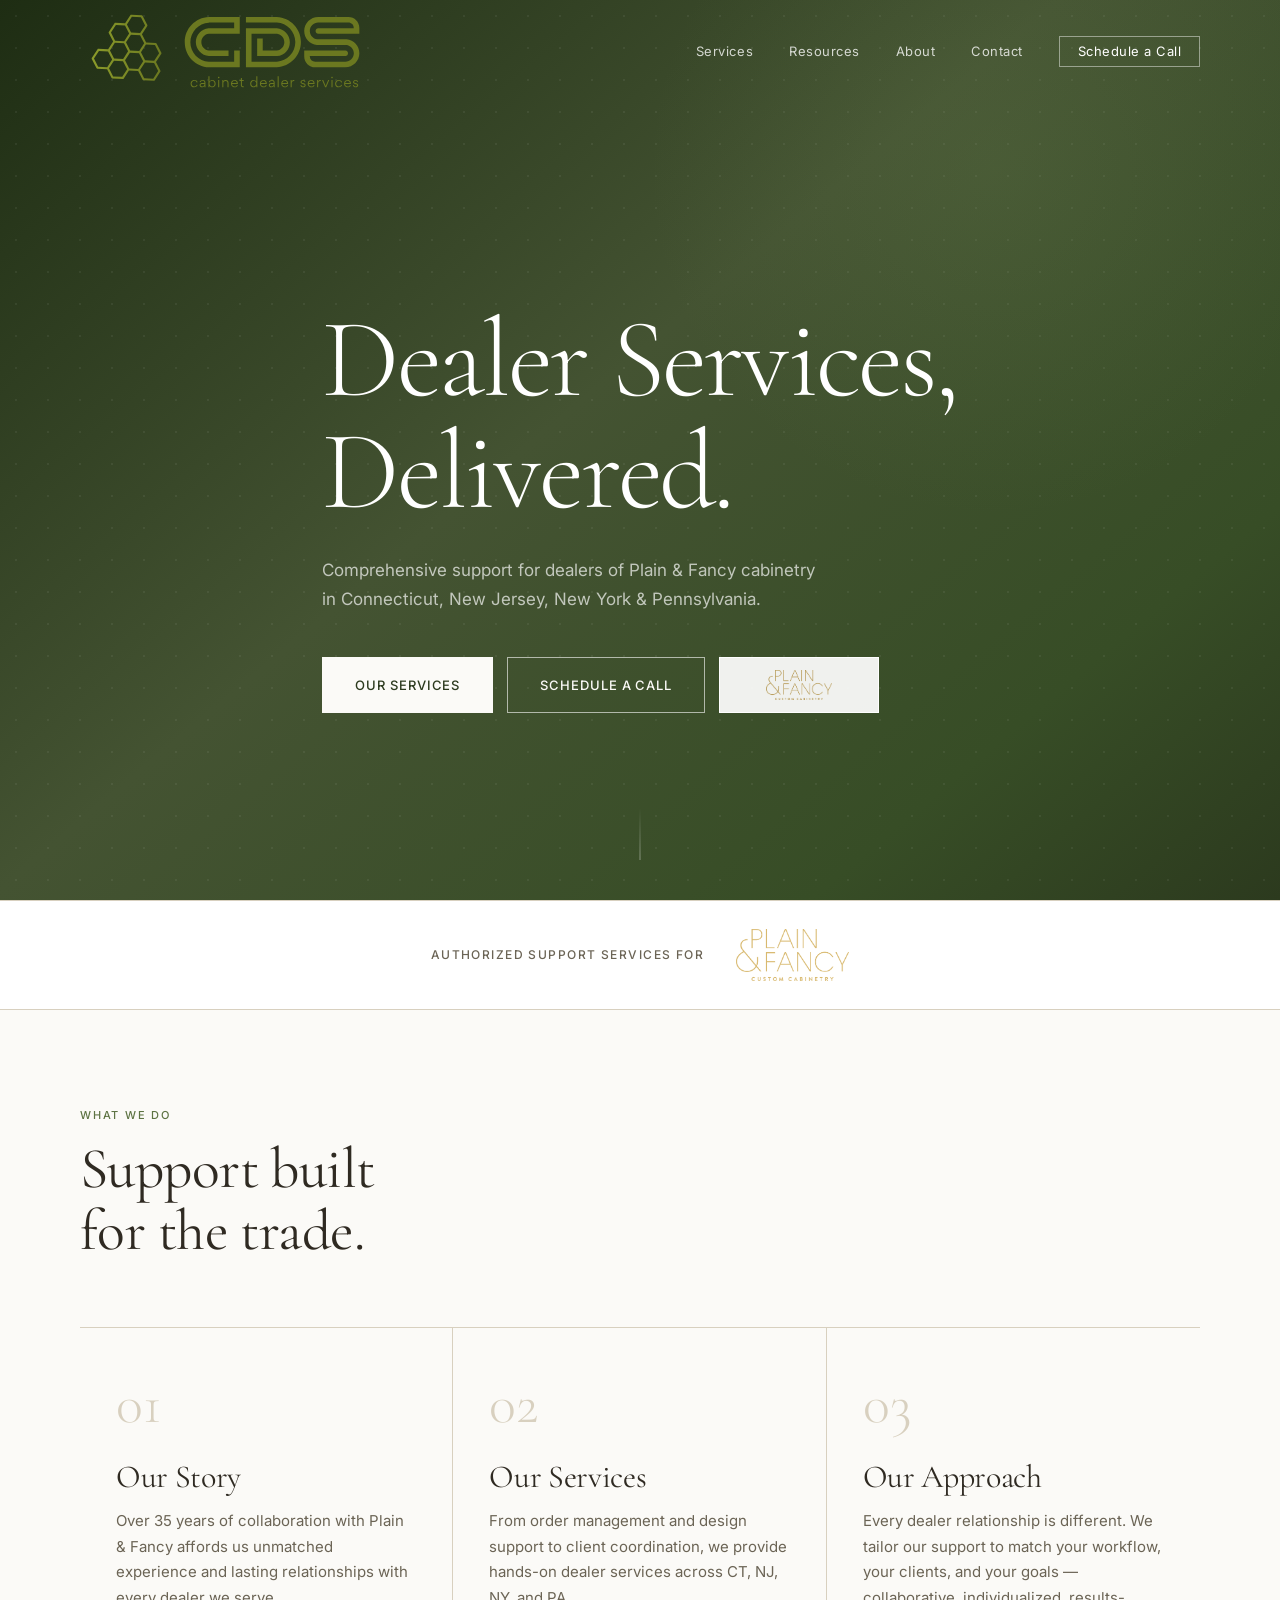
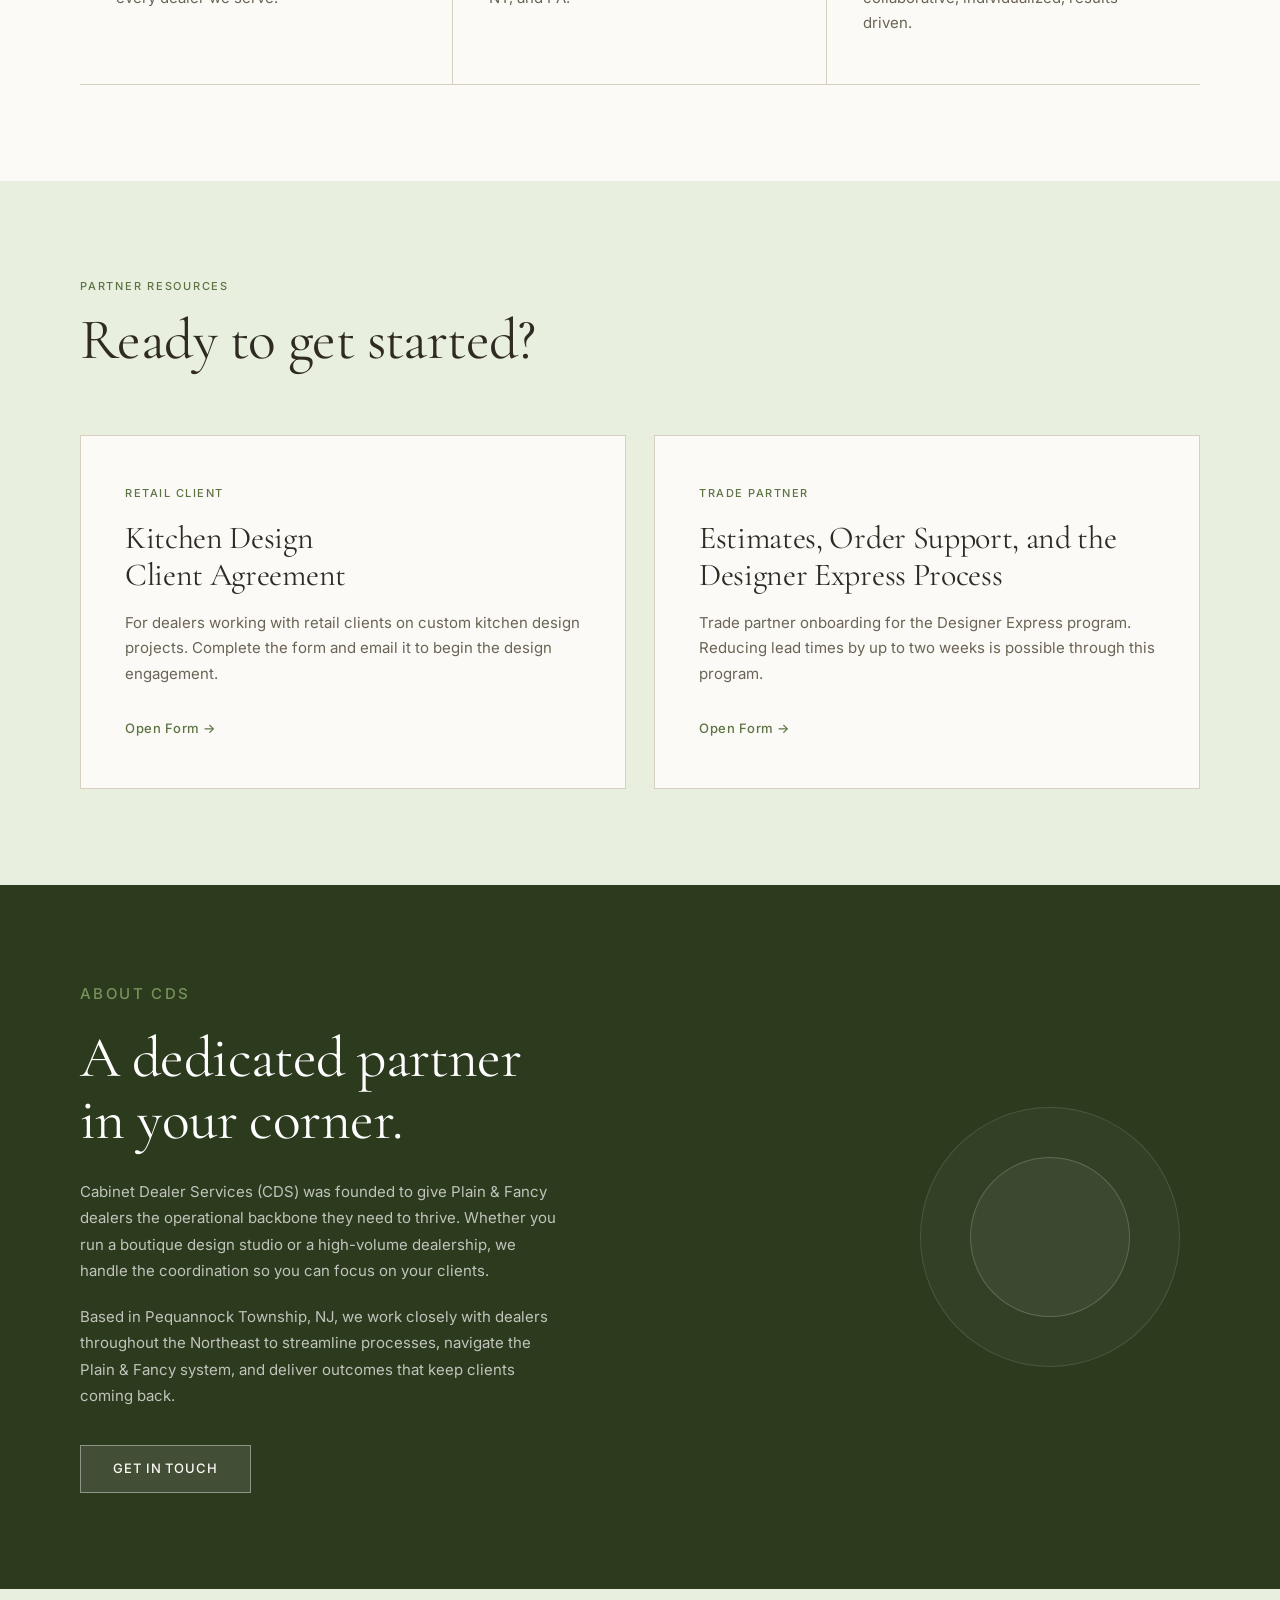
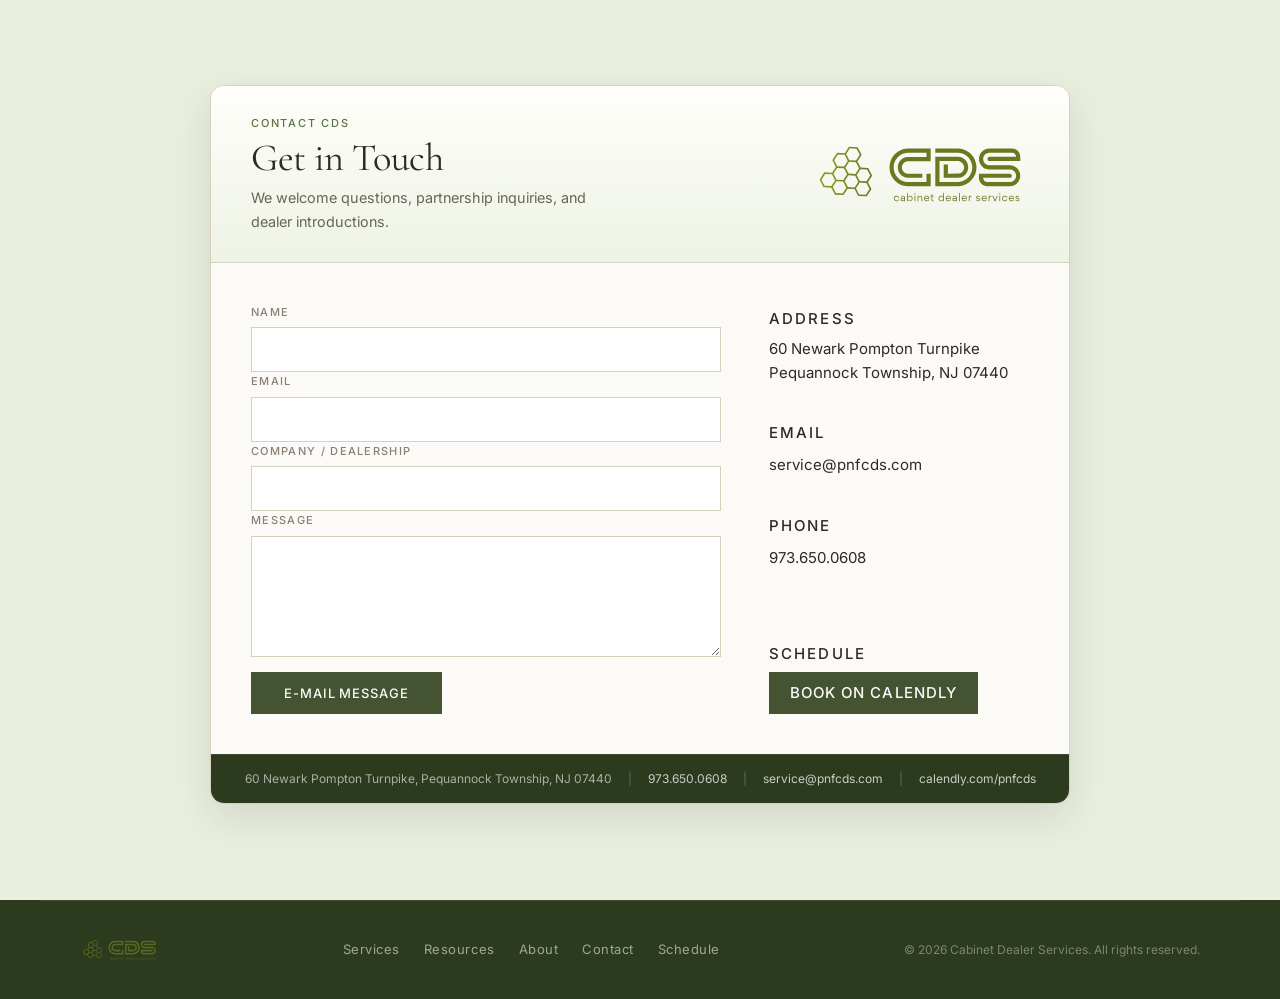
==== index.html @ 6a195608 "Initial commit — CDS production website" ====
<!DOCTYPE html>
<html lang="en">
<head>
  <meta charset="UTF-8" />
  <meta name="viewport" content="width=device-width, initial-scale=1.0" />
  <title>CDS — Cabinet Dealer Services | Plain &amp; Fancy Cabinetry</title>
  <meta name="description" content="CDS provides expert dealer support services for Plain &amp; Fancy Cabinetry dealers in Connecticut, New Jersey, New York, and Pennsylvania." />
  <meta property="og:title" content="CDS — Cabinet Dealer Services" />
  <meta property="og:description" content="Comprehensive support for Plain &amp; Fancy Cabinetry dealers in CT, NJ, NY &amp; PA." />
  <meta property="og:type" content="website" />
  <link rel="preconnect" href="https://fonts.googleapis.com" />
  <link rel="preconnect" href="https://fonts.gstatic.com" crossorigin />
  <link href="https://fonts.googleapis.com/css2?family=Cormorant+Garamond:ital,wght@0,300;0,400;0,500;0,600;1,300;1,400&family=Inter:wght@300;400;500&display=swap" rel="stylesheet" />
  <link rel="stylesheet" href="css/style.css" />
</head>
<body>

  <!-- ===== NAV ===== -->
  <header id="site-header">
    <nav class="nav-inner" aria-label="Primary navigation">
      <a href="#hero" class="nav-logo" aria-label="CDS Home">
        <img src="assets/logo.svg" alt="CDS Cabinet Dealer Services" />
      </a>
      <button class="nav-toggle" id="nav-toggle" aria-label="Toggle menu" aria-expanded="false" aria-controls="nav-links">
        <span></span><span></span><span></span>
      </button>
      <ul class="nav-links" id="nav-links" role="list">
        <li><a href="#services">Services</a></li>
        <li><a href="#forms">Resources</a></li>
        <li><a href="#about">About</a></li>
        <li><a href="#contact">Contact</a></li>
        <li>
          <a href="http://calendly.com/pnfcds" target="_blank" rel="noopener noreferrer" class="nav-cta">
            Schedule a Call
          </a>
        </li>
      </ul>
    </nav>
  </header>

  <!-- ===== HERO ===== -->
  <section id="hero" aria-label="Hero">
    <div class="hero-inner">
      <div class="hero-copy">
        <h1 class="hero-headline">Dealer Services,<br>Delivered.</h1>
        <p class="hero-sub">
          Comprehensive support for dealers of Plain &amp; Fancy cabinetry in Connecticut, New Jersey, New York &amp; Pennsylvania.
        </p>
        <div class="hero-actions">
          <a href="#services" class="btn btn-light">Our Services</a>
          <a href="http://calendly.com/pnfcds" target="_blank" rel="noopener noreferrer" class="btn btn-outline-light">
            Schedule a Call
          </a>
          <a href="https://www.plainfancycabinetry.com" target="_blank" rel="noopener noreferrer" class="btn btn-pnf">
            <img src="assets/pnf-logo.png" alt="Plain &amp; Fancy Cabinetry" />
          </a>
        </div>
      </div>
    </div>
    <div class="hero-scroll" aria-hidden="true">
      <span class="scroll-line"></span>
    </div>
  </section>

  <!-- ===== PARTNER STRIP ===== -->
  <div id="partner-strip" aria-label="Plain &amp; Fancy partnership">
    <div class="partner-inner">
      <span class="partner-label">Authorized Support Services for</span>
      <img src="assets/pnf-logo.png" alt="Plain &amp; Fancy Cabinetry" class="partner-logo" />
    </div>
  </div>

  <!-- ===== SERVICES ===== -->
  <section id="services" aria-labelledby="services-heading">
    <div class="section-inner">
      <header class="section-head">
        <p class="section-label">What We Do</p>
        <h2 id="services-heading">Support built<br>for the trade.</h2>
      </header>
      <div class="cards-grid">
        <div class="card">
          <div class="card-num" aria-hidden="true">01</div>
          <h3>Our Story</h3>
          <p>Over 35 years of collaboration with Plain &amp; Fancy affords us unmatched experience and lasting relationships with every dealer we serve.</p>
        </div>
        <div class="card">
          <div class="card-num" aria-hidden="true">02</div>
          <h3>Our Services</h3>
          <p>From order management and design support to client coordination, we provide hands-on dealer services across CT, NJ, NY, and PA.</p>
        </div>
        <div class="card">
          <div class="card-num" aria-hidden="true">03</div>
          <h3>Our Approach</h3>
          <p>Every dealer relationship is different. We tailor our support to match your workflow, your clients, and your goals — collaborative, individualized, results-driven.</p>
        </div>
      </div>
    </div>
  </section>

  <!-- ===== PARTNER RESOURCES / FORMS ===== -->
  <section id="forms" aria-labelledby="forms-heading">
    <div class="section-inner">
      <header class="section-head">
        <p class="section-label">Partner Resources</p>
        <h2 id="forms-heading">Ready to get started?</h2>
      </header>
      <div class="form-cards">
        <a href="forms/retail-agreement.html" class="form-card">
          <div class="form-card-tag">Retail Client</div>
          <h3>Kitchen Design<br>Client Agreement</h3>
          <p>For dealers working with retail clients on custom kitchen design projects. Complete the form and email it to begin the design engagement.</p>
          <span class="form-card-arrow">Open Form &rarr;</span>
        </a>
        <a href="forms/trade-order.html" class="form-card">
          <div class="form-card-tag">Trade Partner</div>
          <h3>Estimates, Order Support, and the Designer Express Process</h3>
          <p>Trade partner onboarding for the Designer Express program. Reducing lead times by up to two weeks is possible through this program.</p>
          <span class="form-card-arrow">Open Form &rarr;</span>
        </a>
      </div>
    </div>
  </section>

  <!-- ===== ABOUT ===== -->
  <section id="about" aria-labelledby="about-heading">
    <div class="section-inner about-grid">
      <div class="about-copy">
        <p class="section-label">About CDS</p>
        <h2 id="about-heading">A dedicated partner<br>in your corner.</h2>
        <p>Cabinet Dealer Services (CDS) was founded to give Plain &amp; Fancy dealers the operational backbone they need to thrive. Whether you run a boutique design studio or a high-volume dealership, we handle the coordination so you can focus on your clients.</p>
        <p>Based in Pequannock Township, NJ, we work closely with dealers throughout the Northeast to streamline processes, navigate the Plain &amp; Fancy system, and deliver outcomes that keep clients coming back.</p>
        <a href="#contact" class="btn btn-ghost">Get in Touch</a>
      </div>
      <div class="about-accent" aria-hidden="true">
        <div class="accent-ring accent-ring--outer">
          <div class="accent-ring accent-ring--inner"></div>
        </div>
      </div>
    </div>
  </section>

  <!-- ===== CONTACT ===== -->
  <section id="contact" aria-labelledby="contact-heading">
    <div class="section-inner">

      <div class="contact-doc">

        <!-- Document header -->
        <div class="contact-doc-hd">
          <div class="contact-doc-hd-copy">
            <p class="section-label">Contact CDS</p>
            <h2 id="contact-heading">Get in Touch</h2>
            <p class="contact-doc-sub">We welcome questions, partnership inquiries, and dealer introductions.</p>
          </div>
          <div class="contact-doc-hd-logo">
            <img src="assets/logo.svg" alt="CDS Cabinet Dealer Services" />
          </div>
        </div>

        <!-- Document body -->
        <div class="contact-doc-body">
          <div class="contact-grid">

            <!-- Contact form — powered by Formspree
                 ACTION REQUIRED: Replace YOUR_FORM_ID with your Formspree endpoint.
                 1. Sign up free at https://formspree.io
                 2. Create a new form pointed at service@pnfcds.com
                 3. Copy the form ID (e.g. xpwrjkqz) and replace YOUR_FORM_ID below. -->
            <form
              class="contact-form"
              id="contact-form"
              action="https://formspree.io/f/YOUR_FORM_ID"
              method="POST"
              novalidate
            >
              <div class="field">
                <label for="cf-name">Name</label>
                <input type="text" id="cf-name" name="name" required autocomplete="name" />
              </div>
              <div class="field">
                <label for="cf-email">Email</label>
                <input type="email" id="cf-email" name="email" required autocomplete="email" />
              </div>
              <div class="field">
                <label for="cf-company">Company / Dealership</label>
                <input type="text" id="cf-company" name="company" autocomplete="organization" />
              </div>
              <div class="field">
                <label for="cf-message">Message</label>
                <textarea id="cf-message" name="message" rows="5" required></textarea>
              </div>
              <!-- Honeypot anti-spam field — hidden from real users -->
              <input type="text" name="_gotcha" style="display:none" tabindex="-1" autocomplete="off" />
              <div class="form-footer">
                <button type="submit" class="btn btn-dark" id="cf-submit">E-Mail Message</button>
                <p class="form-status" id="form-status" role="status" aria-live="polite"></p>
              </div>
            </form>

            <div class="contact-info">
              <div class="contact-block">
                <p class="contact-label">Address</p>
                <p>60 Newark Pompton Turnpike<br>Pequannock Township, NJ 07440</p>
              </div>
              <div class="contact-block">
                <p class="contact-label">Email</p>
                <a href="mailto:service@pnfcds.com">service@pnfcds.com</a>
              </div>
              <div class="contact-block">
                <p class="contact-label">Phone</p>
                <a href="tel:9736500608">973.650.0608</a>
              </div>
              <div class="contact-block">
                <p class="contact-label">Schedule</p>
                <a
                  href="http://calendly.com/pnfcds"
                  target="_blank"
                  rel="noopener noreferrer"
                  class="btn btn-dark btn-sm"
                >Book on Calendly</a>
              </div>
            </div>

          </div>
        </div>

        <!-- Document footer -->
        <div class="contact-doc-ft">
          <span>60 Newark Pompton Turnpike, Pequannock Township, NJ 07440</span>
          <span class="contact-doc-ft-sep" aria-hidden="true">|</span>
          <a href="tel:9736500608">973.650.0608</a>
          <span class="contact-doc-ft-sep" aria-hidden="true">|</span>
          <a href="mailto:service@pnfcds.com">service@pnfcds.com</a>
          <span class="contact-doc-ft-sep" aria-hidden="true">|</span>
          <a href="http://calendly.com/pnfcds" target="_blank" rel="noopener noreferrer">calendly.com/pnfcds</a>
        </div>

      </div>
    </div>
  </section>

  <!-- ===== FOOTER ===== -->
  <footer id="site-footer">
    <div class="footer-inner">
      <a href="#hero" class="footer-logo" aria-label="Back to top">
        <img src="assets/logo.svg" alt="CDS" />
      </a>
      <nav class="footer-nav" aria-label="Footer navigation">
        <a href="#services">Services</a>
        <a href="#forms">Resources</a>
        <a href="#about">About</a>
        <a href="#contact">Contact</a>
        <a href="http://calendly.com/pnfcds" target="_blank" rel="noopener noreferrer">Schedule</a>
      </nav>
      <p class="footer-copy">&copy; 2026 Cabinet Dealer Services. All rights reserved.</p>
    </div>
  </footer>

  <script src="js/main.js"></script>
</body>
</html>
---- css/style.css ----
/* ============================================================
   CDS — Cabinet Dealer Services
   css/style.css
   ============================================================ */

/* === DESIGN TOKENS ========================================= */
:root {
  --ink:        #2f2a22;
  --paper:      #fbfaf7;
  --line:       #d8d0bf;
  --forest:     #2c3a1e;
  --band-start: #445332;
  --band-mid:   #5d7343;
  --band-end:   #769259;
  --accent:     #5d7343;
  --soft:       #e8efdf;
  --muted:      #6b6455;
  --nav-h:      101px;
}

/* === RESET & BASE =========================================== */
*,
*::before,
*::after {
  box-sizing: border-box;
  margin: 0;
  padding: 0;
}

html {
  scroll-behavior: smooth;
  scroll-padding-top: var(--nav-h);
}

body {
  font-family: 'Inter', system-ui, -apple-system, sans-serif;
  background: var(--paper);
  color: var(--ink);
  font-size: 16px;
  line-height: 1.65;
  -webkit-font-smoothing: antialiased;
  -moz-osx-font-smoothing: grayscale;
}

img {
  display: block;
  max-width: 100%;
}

a {
  color: inherit;
  text-decoration: none;
}

/* === TYPOGRAPHY ============================================= */
h1, h2, h3, h4 {
  font-family: 'Cormorant Garamond', Georgia, serif;
  font-weight: 400;
  line-height: 1.08;
  letter-spacing: -0.01em;
}

h1 { font-size: clamp(3.25rem, 7vw, 6rem); }
h2 { font-size: clamp(2.25rem, 4.5vw, 3.75rem); }
h3 { font-size: clamp(1.5rem, 2.5vw, 2rem); }

p {
  max-width: 62ch;
}

/* === UTILITIES / BUTTONS ==================================== */
.btn {
  display: inline-flex;
  align-items: center;
  justify-content: center;
  padding: 0.75rem 2rem;
  font-family: 'Inter', sans-serif;
  font-size: 0.8125rem;
  font-weight: 500;
  letter-spacing: 0.07em;
  text-transform: uppercase;
  text-decoration: none;
  cursor: pointer;
  border: 1.5px solid transparent;
  transition: color 0.2s ease, background 0.2s ease, border-color 0.2s ease;
  white-space: nowrap;
}

.btn-light {
  color: var(--forest);
  background: var(--paper);
  border-color: var(--paper);
}
.btn-light:hover {
  background: transparent;
  color: var(--paper);
  border-color: var(--paper);
}

.btn-outline-light {
  color: var(--paper);
  background: transparent;
  border-color: rgba(255, 255, 255, 0.6);
}
.btn-outline-light:hover {
  background: var(--paper);
  color: var(--forest);
  border-color: var(--paper);
}

.btn-dark {
  color: var(--paper);
  background: var(--band-start);
  border-color: var(--band-start);
}
.btn-dark:hover {
  background: var(--band-mid);
  border-color: var(--band-mid);
}

.btn-ghost {
  color: var(--paper);
  background: rgba(255, 255, 255, 0.1);
  border-color: rgba(255, 255, 255, 0.4);
}
.btn-ghost:hover {
  background: rgba(255, 255, 255, 0.2);
  border-color: rgba(255, 255, 255, 0.8);
}

.btn-sm {
  padding: 0.5rem 1.25rem;
  font-size: 0.75rem;
}

/* === SHARED LAYOUT ========================================== */
.section-inner {
  max-width: 1200px;
  margin: 0 auto;
  padding: 6rem 2.5rem;
}

.section-head {
  margin-bottom: 4rem;
}

.section-label {
  font-family: 'Inter', sans-serif;
  font-size: 0.6875rem;
  font-weight: 500;
  letter-spacing: 0.16em;
  text-transform: uppercase;
  color: var(--accent);
  margin-bottom: 0.875rem;
}

/* === NAV ==================================================== */
#site-header {
  position: fixed;
  top: 0;
  left: 0;
  right: 0;
  z-index: 100;
  height: var(--nav-h);
  transition: background 0.35s ease, box-shadow 0.35s ease;
}

#site-header.scrolled {
  background: var(--forest);
  box-shadow: 0 1px 0 rgba(255, 255, 255, 0.08);
}

.nav-inner {
  max-width: 1200px;
  margin: 0 auto;
  height: 100%;
  padding: 0 2.5rem;
  display: flex;
  align-items: center;
  justify-content: space-between;
  gap: 2rem;
}

.nav-logo img {
  height: 96px;
  width: auto;
}

.nav-links {
  display: flex;
  align-items: center;
  gap: 2.25rem;
  list-style: none;
}

.nav-links a {
  font-size: 0.8125rem;
  font-weight: 400;
  letter-spacing: 0.04em;
  color: rgba(255, 255, 255, 0.78);
  transition: color 0.2s;
}

.nav-links a:hover {
  color: #fff;
}

.nav-links .nav-cta {
  color: #fff;
  border: 1px solid rgba(255, 255, 255, 0.45);
  padding: 0.4rem 1.1rem;
}

.nav-links .nav-cta:hover {
  background: rgba(255, 255, 255, 0.1);
  border-color: rgba(255, 255, 255, 0.85);
}

/* Hamburger button (hidden on desktop) */
.nav-toggle {
  display: none;
  flex-direction: column;
  gap: 5px;
  background: none;
  border: none;
  cursor: pointer;
  padding: 0.5rem;
  z-index: 101;
}

.nav-toggle span {
  display: block;
  width: 22px;
  height: 1.5px;
  background: #fff;
  transform-origin: center;
  transition: transform 0.28s ease, opacity 0.28s ease;
}

.nav-toggle[aria-expanded="true"] span:nth-child(1) {
  transform: translateY(6.5px) rotate(45deg);
}
.nav-toggle[aria-expanded="true"] span:nth-child(2) {
  opacity: 0;
}
.nav-toggle[aria-expanded="true"] span:nth-child(3) {
  transform: translateY(-6.5px) rotate(-45deg);
}

/* === HERO =================================================== */
#hero {
  min-height: 100vh;
  background: linear-gradient(
    140deg,
    #1e2d13 0%,
    var(--band-start) 45%,
    #374d26 80%,
    #2c3a1e 100%
  );
  display: flex;
  flex-direction: column;
  justify-content: center;
  position: relative;
  overflow: hidden;
  padding-top: var(--nav-h);
}

/* Subtle dot-grid texture overlay */
#hero::before {
  content: '';
  position: absolute;
  inset: 0;
  background-image: radial-gradient(
    circle,
    rgba(255, 255, 255, 0.06) 1px,
    transparent 1px
  );
  background-size: 32px 32px;
  pointer-events: none;
}

/* Decorative radial highlight */
#hero::after {
  content: '';
  position: absolute;
  top: -20%;
  right: -5%;
  width: 60vw;
  height: 60vw;
  max-width: 700px;
  max-height: 700px;
  background: radial-gradient(
    circle at center,
    rgba(118, 146, 89, 0.15) 0%,
    transparent 70%
  );
  pointer-events: none;
}

.hero-inner {
  max-width: 1200px;
  margin: 0 auto;
  padding: 5rem 2.5rem 4rem;
  position: relative;
  z-index: 1;
}

.hero-eyebrow {
  font-family: 'Inter', sans-serif;
  font-size: 0.6875rem;
  font-weight: 500;
  letter-spacing: 0.18em;
  text-transform: uppercase;
  color: var(--band-end);
  margin-bottom: 1.5rem;
}

.btn-pnf {
  display: inline-flex;
  align-items: center;
  justify-content: center;
  min-width: 10rem;
  padding: 0.75rem 2rem;
  background: rgba(255, 255, 255, 0.92);
  border: 1.5px solid rgba(255, 255, 255, 0.92);
  transition: background 0.2s ease, border-color 0.2s ease;
}

.btn-pnf:hover {
  background: #fff;
  border-color: #fff;
}

.btn-pnf img {
  height: 30px;
  width: auto;
  display: block;
  filter: brightness(0.78) saturate(1.3);
}

.hero-headline {
  font-family: 'Cormorant Garamond', serif;
  font-size: clamp(3.75rem, 9vw, 7rem);
  font-weight: 300;
  color: #fff;
  line-height: 1.0;
  margin-bottom: 1.75rem;
  letter-spacing: -0.025em;
}

.hero-sub {
  font-size: 1.0625rem;
  color: rgba(255, 255, 255, 0.68);
  line-height: 1.7;
  margin-bottom: 2.75rem;
  max-width: 46ch;
}

.hero-actions {
  display: flex;
  flex-wrap: wrap;
  gap: 0.875rem;
}

.hero-scroll {
  position: absolute;
  bottom: 2.5rem;
  left: 50%;
  transform: translateX(-50%);
  display: flex;
  flex-direction: column;
  align-items: center;
}

.scroll-line {
  display: block;
  width: 1px;
  height: 52px;
  background: linear-gradient(to bottom, transparent, rgba(255, 255, 255, 0.4));
  animation: scroll-pulse 2.4s ease-in-out infinite;
}

@keyframes scroll-pulse {
  0%, 100% { opacity: 0.4; transform: scaleY(1) translateY(0); }
  50%       { opacity: 0.9; transform: scaleY(0.55) translateY(8px); }
}

/* === PARTNER STRIP ========================================= */
#partner-strip {
  background: #fff;
  border-top: 1px solid var(--line);
  border-bottom: 1px solid var(--line);
}

.partner-inner {
  max-width: 1200px;
  margin: 0 auto;
  padding: 1.75rem 2.5rem;
  display: flex;
  align-items: center;
  justify-content: center;
  gap: 2rem;
  flex-wrap: wrap;
}

.partner-label {
  font-family: 'Inter', sans-serif;
  font-size: 0.75rem;
  font-weight: 500;
  letter-spacing: 0.12em;
  text-transform: uppercase;
  color: var(--muted);
  white-space: nowrap;
}

.partner-logo {
  height: 52px;
  width: auto;
}

/* === SERVICES / CARDS ======================================= */
#services {
  background: var(--paper);
}

.cards-grid {
  display: grid;
  grid-template-columns: repeat(3, 1fr);
  gap: 0;
  border-top: 1.5px solid var(--line);
  border-bottom: 1.5px solid var(--line);
}

.card {
  padding: 3rem 2.25rem;
  border-right: 1.5px solid var(--line);
}

.card:last-child {
  border-right: none;
}

.card-num {
  font-family: 'Cormorant Garamond', serif;
  font-size: 3.5rem;
  font-weight: 300;
  color: var(--line);
  line-height: 1;
  margin-bottom: 1.75rem;
}

.card h3 {
  margin-bottom: 0.875rem;
}

.card p {
  color: var(--muted);
  font-size: 0.9375rem;
  line-height: 1.7;
}

/* === FORM CARDS (PARTNER RESOURCES) ========================= */
#forms {
  background: var(--soft);
}

.form-cards {
  display: grid;
  grid-template-columns: repeat(2, 1fr);
  gap: 1.75rem;
}

.form-card {
  display: flex;
  flex-direction: column;
  background: var(--paper);
  border: 1.5px solid var(--line);
  padding: 3rem 2.75rem;
  text-decoration: none;
  color: var(--ink);
  transition: border-color 0.22s ease, box-shadow 0.22s ease, transform 0.22s ease;
}

.form-card:hover {
  border-color: var(--accent);
  box-shadow: 0 12px 40px rgba(68, 83, 50, 0.12);
  transform: translateY(-2px);
}

.form-card-tag {
  font-family: 'Inter', sans-serif;
  font-size: 0.6875rem;
  font-weight: 500;
  letter-spacing: 0.14em;
  text-transform: uppercase;
  color: var(--accent);
  margin-bottom: 1.125rem;
}

.form-card h3 {
  margin-bottom: 1rem;
  line-height: 1.15;
}

.form-card p {
  font-size: 0.9375rem;
  color: var(--muted);
  line-height: 1.7;
  margin-bottom: 2rem;
  flex: 1;
}

.form-card-arrow {
  font-family: 'Inter', sans-serif;
  font-size: 0.8125rem;
  font-weight: 500;
  letter-spacing: 0.04em;
  color: var(--accent);
  margin-top: auto;
}

/* === ABOUT ================================================== */
#about {
  background: var(--forest);
  color: #fff;
}

.about-grid {
  display: grid;
  grid-template-columns: 1fr 300px;
  gap: 5rem;
  align-items: center;
}

#about .section-label {
  color: var(--band-end);
}

.about-copy h2 {
  color: #fff;
  margin-bottom: 1.75rem;
}

.about-copy p {
  color: rgba(255, 255, 255, 0.7);
  margin-bottom: 1.25rem;
  max-width: 54ch;
  font-size: 0.9375rem;
  line-height: 1.75;
}

.about-copy .btn-ghost {
  margin-top: 1rem;
}

/* Decorative concentric rings */
.about-accent {
  display: flex;
  justify-content: center;
  align-items: center;
}

.accent-ring {
  display: flex;
  justify-content: center;
  align-items: center;
  border-radius: 50%;
}

.accent-ring--outer {
  width: 260px;
  height: 260px;
  border: 1px solid rgba(255, 255, 255, 0.12);
  background: rgba(255, 255, 255, 0.03);
}

.accent-ring--inner {
  width: 160px;
  height: 160px;
  border: 1px solid rgba(255, 255, 255, 0.18);
  background: rgba(255, 255, 255, 0.05);
}

/* === CONTACT ================================================ */
#contact {
  background: var(--soft);
}

/* Document card */
.contact-doc {
  max-width: 860px;
  margin: 0 auto;
  background: var(--paper);
  border: 1px solid var(--line);
  border-radius: 14px;
  overflow: hidden;
  box-shadow: 0 14px 40px rgba(33, 26, 18, 0.11);
}

/* Card header — matches form page .top aesthetic */
.contact-doc-hd {
  display: flex;
  align-items: center;
  justify-content: space-between;
  gap: 2rem;
  padding: 1.75rem 2.5rem;
  background: linear-gradient(180deg, #fffefb 0%, #edf3e5 100%);
  border-bottom: 1px solid var(--line);
}

.contact-doc-hd-copy .section-label {
  margin-bottom: 0.4rem;
}

.contact-doc-hd-copy h2 {
  font-size: clamp(1.75rem, 3vw, 2.5rem);
  margin-bottom: 0.4rem;
}

.contact-doc-sub {
  font-size: 0.9rem;
  color: var(--muted);
  max-width: 42ch;
}

.contact-doc-hd-logo img {
  height: 72px;
  width: auto;
  flex-shrink: 0;
}

/* Card body */
.contact-doc-body {
  padding: 2.5rem;
}

/* Card footer — matches form page footer aesthetic */
.contact-doc-ft {
  display: flex;
  flex-wrap: wrap;
  align-items: center;
  justify-content: center;
  gap: 0.5rem 1rem;
  padding: 0.875rem 2rem;
  background: var(--forest);
  border-top: 1px solid rgba(255,255,255,0.08);
  font-family: 'Inter', sans-serif;
  font-size: 0.75rem;
  color: rgba(255, 255, 255, 0.6);
}

.contact-doc-ft a {
  color: rgba(255, 255, 255, 0.75);
  text-decoration: none;
  transition: color 0.15s;
}

.contact-doc-ft a:hover {
  color: #fff;
}

.contact-doc-ft-sep {
  color: rgba(255, 255, 255, 0.25);
}

/* Contact grid inside card */
.contact-grid {
  display: grid;
  grid-template-columns: 1fr 260px;
  gap: 3rem;
  align-items: stretch;
}


  display: grid;
  grid-template-columns: 1fr 300px;
  gap: 5rem;
  align-items: start;
}

/* Form fields */
.contact-form .field {
  margin-bottom: 1.625rem;
}

.contact-form label {
  display: block;
  font-family: 'Inter', sans-serif;
  font-size: 0.6875rem;
  font-weight: 500;
  letter-spacing: 0.12em;
  text-transform: uppercase;
  color: #8a7f73;
  margin-bottom: 0.4rem;
}

.contact-form input,
.contact-form textarea {
  width: 100%;
  padding: 0.75rem 1rem;
  font-family: 'Inter', sans-serif;
  font-size: 0.9375rem;
  color: var(--ink);
  background: #fff;
  border: 1.5px solid var(--line);
  border-radius: 0;
  outline: none;
  transition: border-color 0.2s;
  resize: vertical;
  appearance: none;
}

.contact-form input:focus,
.contact-form textarea:focus {
  border-color: var(--accent);
}

.contact-form input::placeholder,
.contact-form textarea::placeholder {
  color: #bbb4a9;
}

.form-footer {
  display: flex;
  align-items: center;
  gap: 1.5rem;
  flex-wrap: wrap;
  margin-top: 0.5rem;
}

.form-status {
  font-size: 0.875rem;
  color: var(--accent);
  max-width: 36ch;
}

.form-status.error {
  color: #b94a48;
}

/* Contact info sidebar */
.contact-info {
  display: flex;
  flex-direction: column;
  gap: 2.25rem;
  padding-top: 0.25rem;
}

.contact-info .contact-block:last-child {
  margin-top: auto;
}

.contact-label {
  font-family: 'Inter', sans-serif;
  font-size: 0.6875rem;
  font-weight: 500;
  letter-spacing: 0.14em;
  text-transform: uppercase;
  color: var(--accent);
  margin-bottom: 0.4rem;
}

.contact-block p,
.contact-block a {
  font-size: 0.9375rem;
  color: var(--ink);
  line-height: 1.6;
}

.contact-block a.btn {
  color: var(--paper);
}

.contact-block a:not(.btn):hover {
  color: var(--accent);
}

/* === FOOTER ================================================= */
#site-footer {
  background: var(--forest);
}

.footer-inner {
  max-width: 1200px;
  margin: 0 auto;
  padding: 2.25rem 2.5rem;
  display: grid;
  grid-template-columns: auto 1fr auto;
  align-items: center;
  gap: 2rem;
  border-top: 1px solid rgba(255, 255, 255, 0.1);
}

.footer-logo img {
  height: 26px;
  width: auto;
  opacity: 0.75;
  transition: opacity 0.2s;
}

.footer-logo:hover img {
  opacity: 1;
}

.footer-nav {
  display: flex;
  flex-wrap: wrap;
  gap: 1.5rem;
  justify-content: center;
}

.footer-nav a {
  font-size: 0.8125rem;
  letter-spacing: 0.04em;
  color: rgba(255, 255, 255, 0.55);
  transition: color 0.2s;
}

.footer-nav a:hover {
  color: rgba(255, 255, 255, 0.9);
}

.footer-copy {
  font-size: 0.75rem;
  color: rgba(255, 255, 255, 0.38);
  text-align: right;
  white-space: nowrap;
}

/* === RESPONSIVE ============================================= */

/* Tablet: collapse to 2-col then 1-col */
@media (max-width: 1024px) {
  .about-grid {
    grid-template-columns: 1fr 240px;
    gap: 3.5rem;
  }
  .contact-grid {
    grid-template-columns: 1fr 260px;
    gap: 3.5rem;
  }
}

@media (max-width: 900px) {
  .cards-grid {
    grid-template-columns: 1fr;
    border: none;
  }
  .card {
    border: none;
    border-top: 1.5px solid var(--line);
    padding: 2.5rem 0;
  }
  .card:last-child {
    border-bottom: 1.5px solid var(--line);
  }

  .form-cards {
    grid-template-columns: 1fr;
  }

  .about-grid {
    grid-template-columns: 1fr;
    gap: 2.5rem;
  }
  .about-accent {
    display: none;
  }

  .contact-grid {
    grid-template-columns: 1fr;
    gap: 2rem;
  }

  .contact-doc-hd {
    flex-direction: column-reverse;
    align-items: flex-start;
    gap: 1.25rem;
  }

  .contact-doc-hd-logo img {
    height: 52px;
  }

  .contact-doc-body {
    padding: 1.75rem 1.5rem;
  }

  .contact-doc-ft {
    flex-direction: column;
    gap: 0.35rem;
    text-align: center;
  }

  .contact-doc-ft-sep {
    display: none;
  }

  .footer-inner {
    grid-template-columns: 1fr;
    text-align: center;
    gap: 1.25rem;
  }
  .footer-logo {
    margin: 0 auto;
  }
  .footer-copy {
    text-align: center;
  }
}

/* Mobile: full-screen nav overlay */
@media (max-width: 640px) {
  .nav-toggle {
    display: flex;
  }

  .nav-links {
    position: fixed;
    inset: 0;
    background: var(--forest);
    flex-direction: column;
    justify-content: center;
    align-items: center;
    gap: 2.25rem;
    transform: translateX(100%);
    transition: transform 0.3s cubic-bezier(0.4, 0, 0.2, 1);
  }

  .nav-links.is-open {
    transform: translateX(0);
  }

  .nav-links a {
    font-size: 1.5rem;
    letter-spacing: 0.03em;
  }

  .nav-links .nav-cta {
    border-color: rgba(255, 255, 255, 0.45);
    padding: 0.6rem 1.5rem;
    font-size: 0.9375rem;
  }

  .section-inner {
    padding: 4rem 1.5rem;
  }

  .hero-headline {
    font-size: clamp(3rem, 13vw, 4.5rem);
  }

  .hero-scroll {
    display: none;
  }

  .form-card {
    padding: 2.25rem 1.75rem;
  }
}
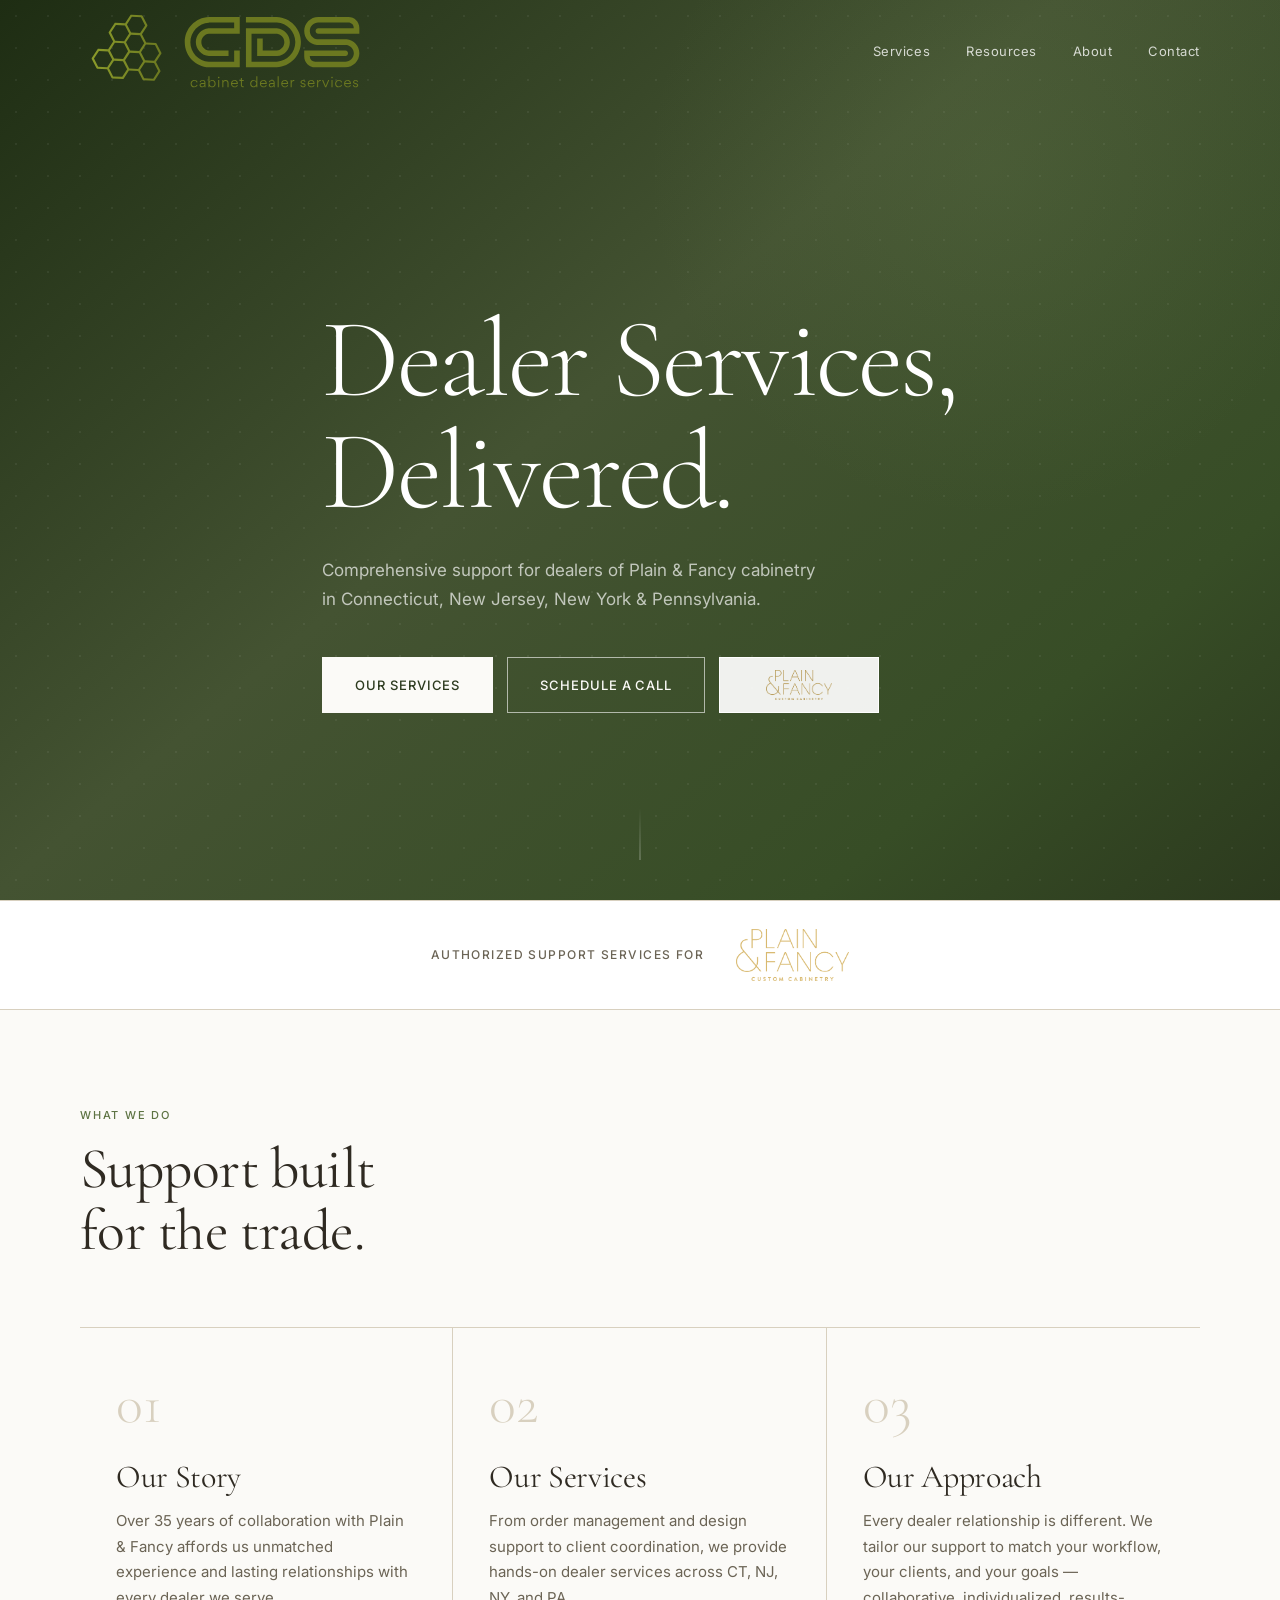
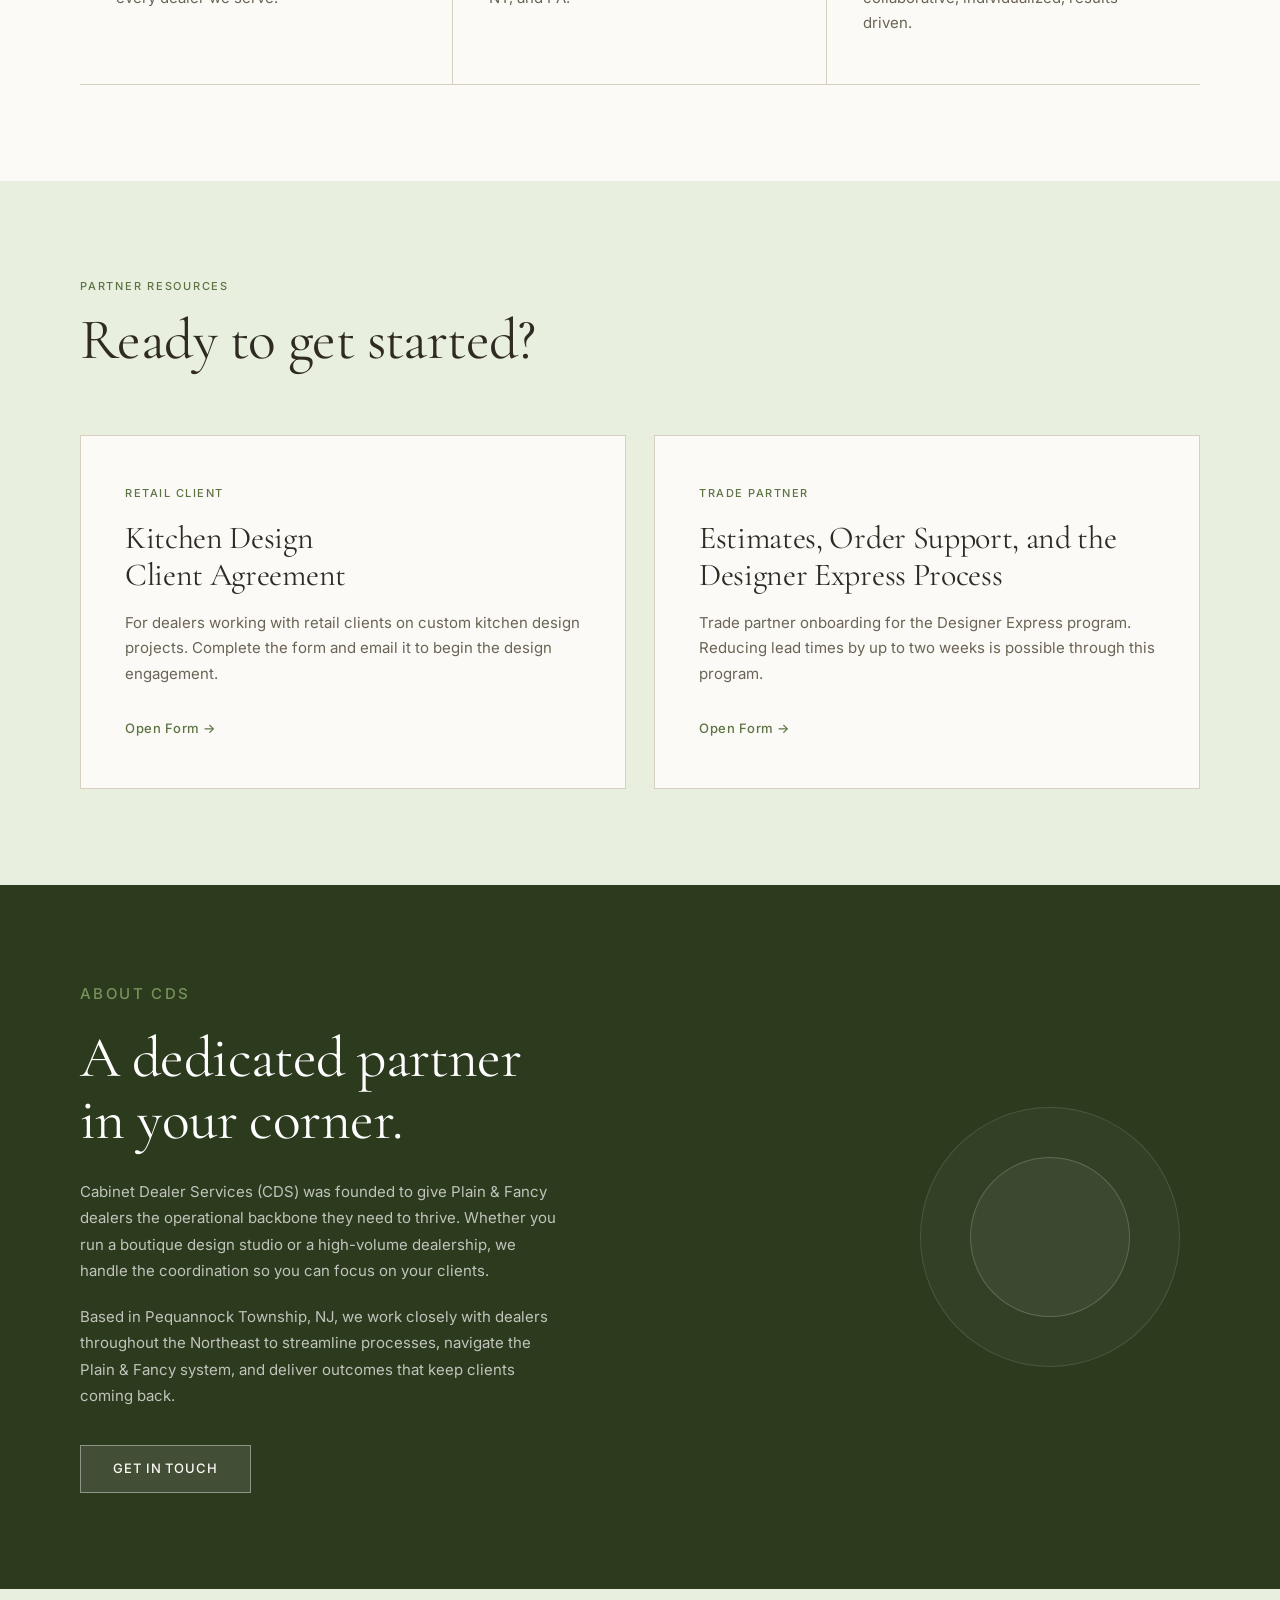
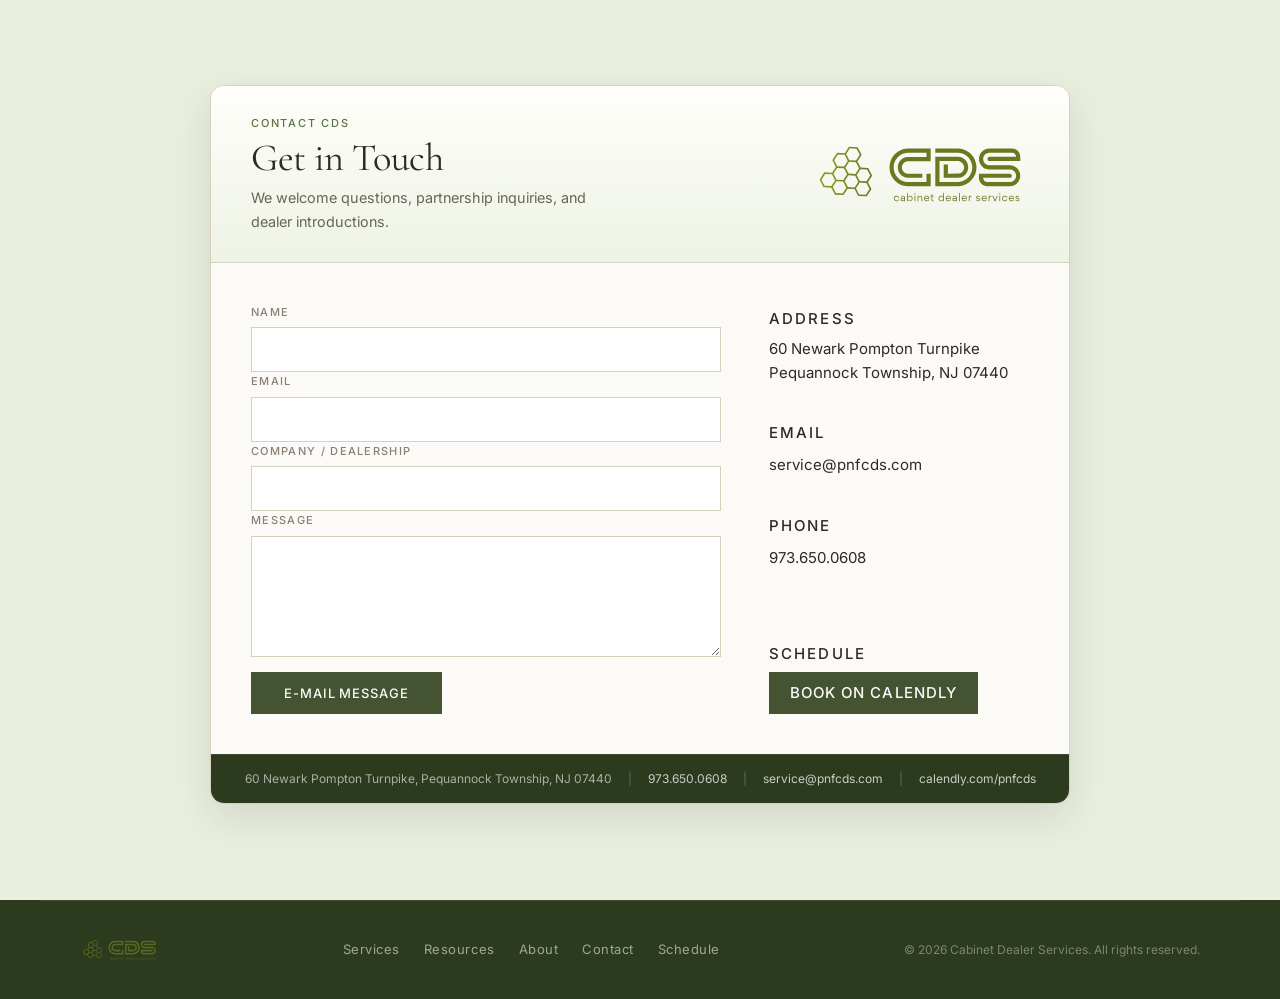
==== commit 06c2631f: "Remove Schedule a Call from nav" ====
--- a/index.html
+++ b/index.html
@@ -29,11 +29,6 @@
         <li><a href="#forms">Resources</a></li>
         <li><a href="#about">About</a></li>
         <li><a href="#contact">Contact</a></li>
-        <li>
-          <a href="http://calendly.com/pnfcds" target="_blank" rel="noopener noreferrer" class="nav-cta">
-            Schedule a Call
-          </a>
-        </li>
       </ul>
     </nav>
   </header>
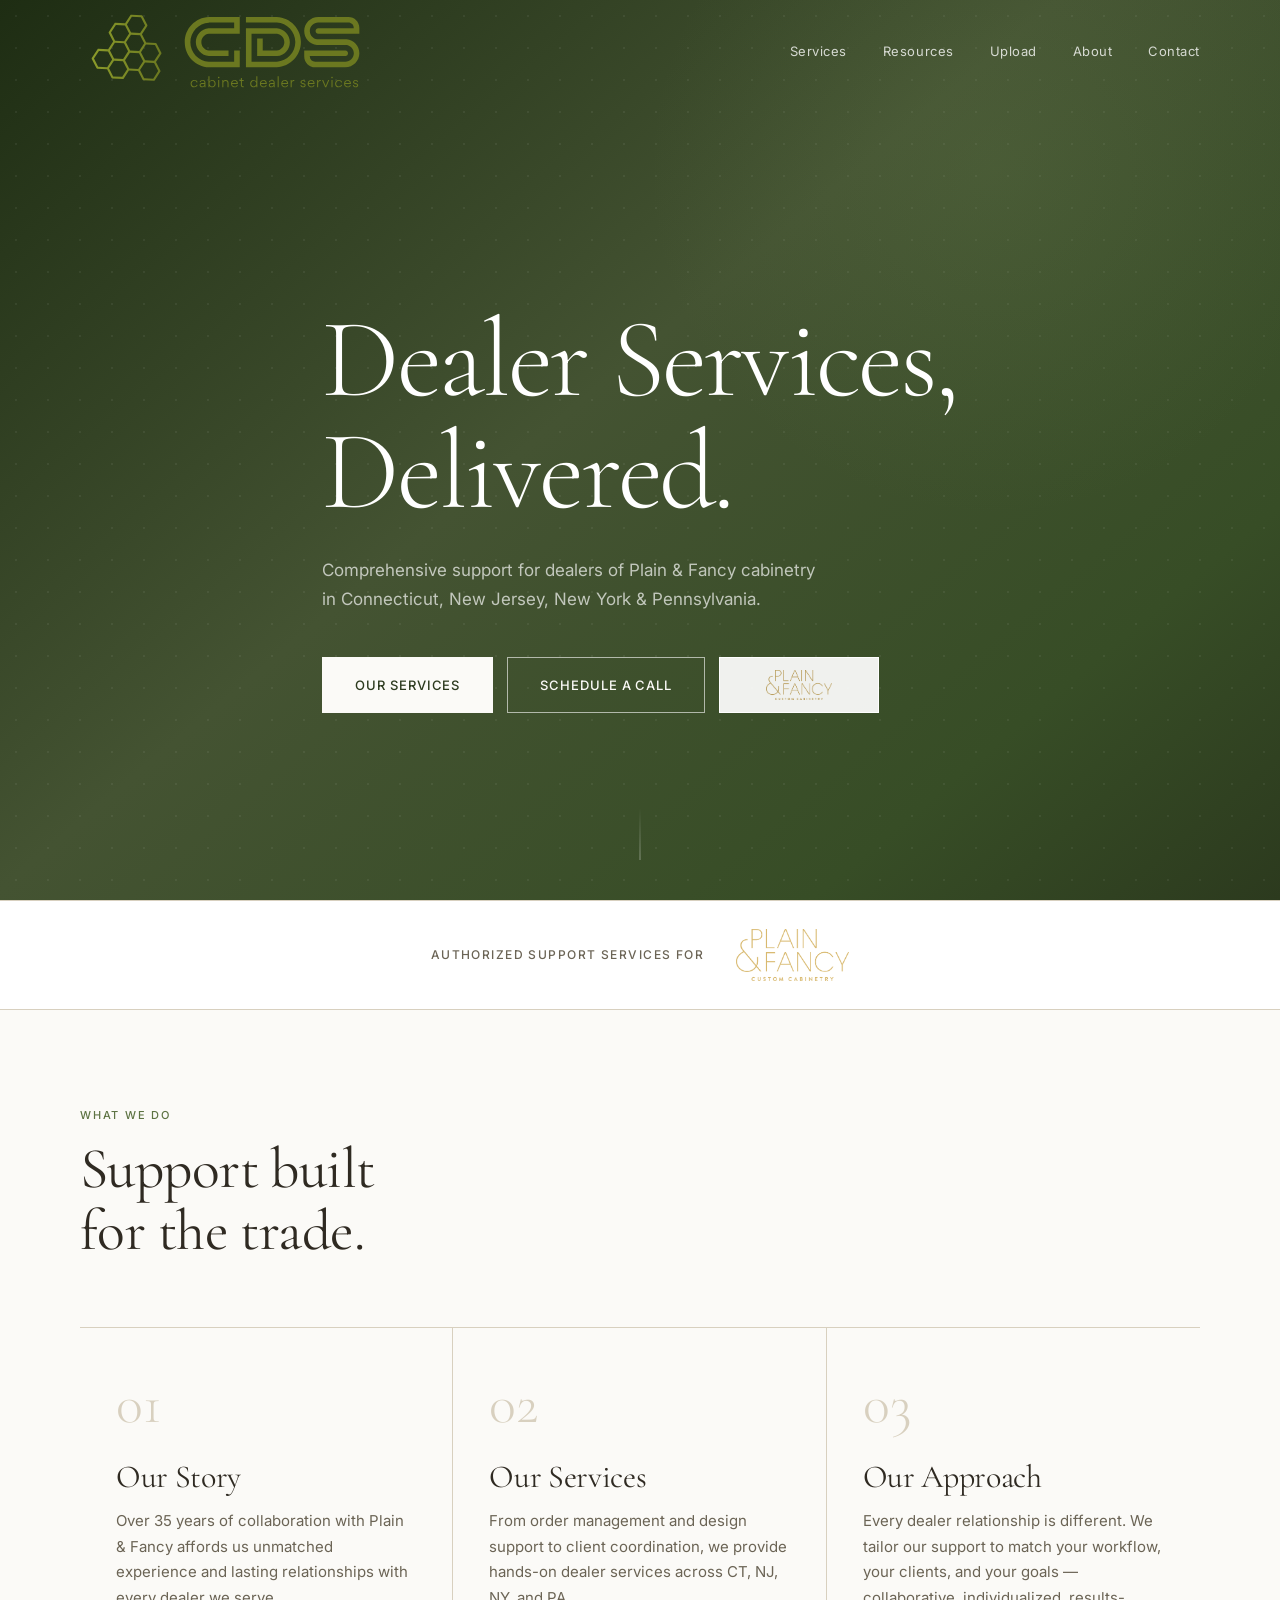
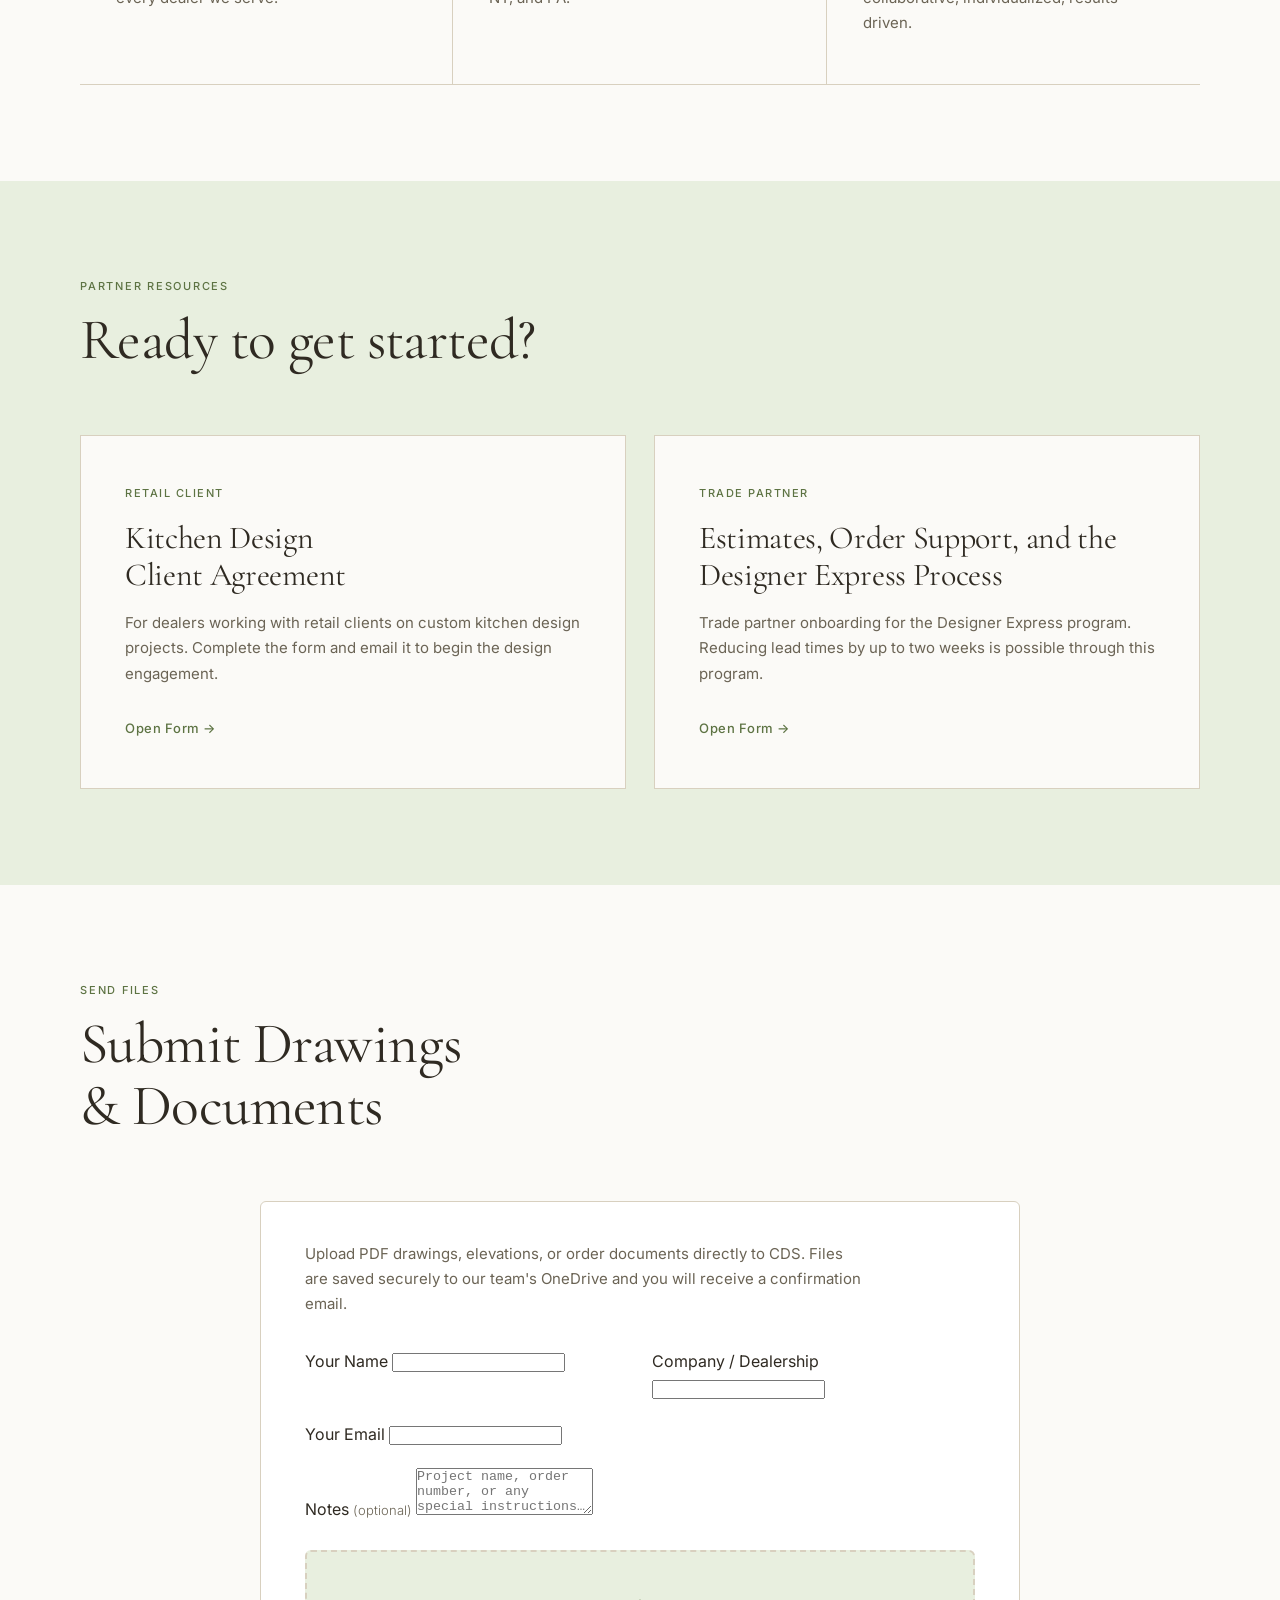
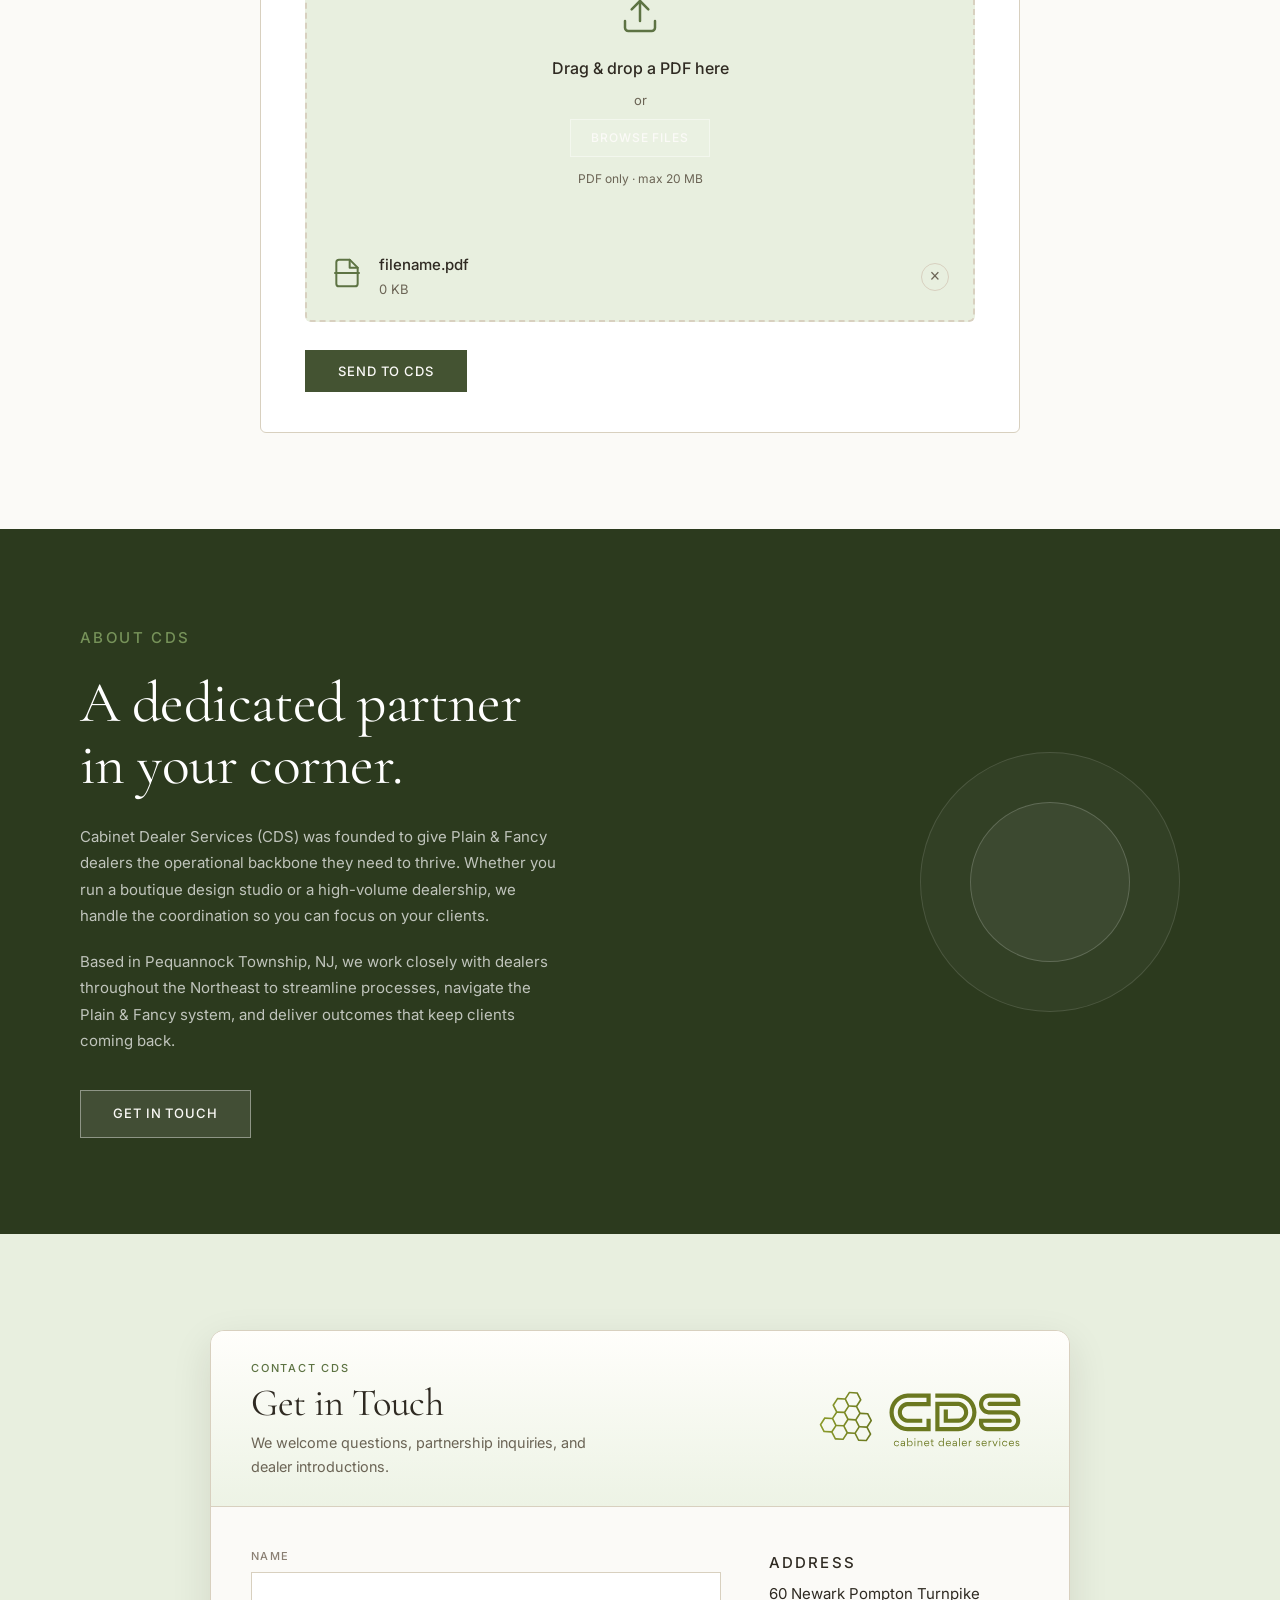
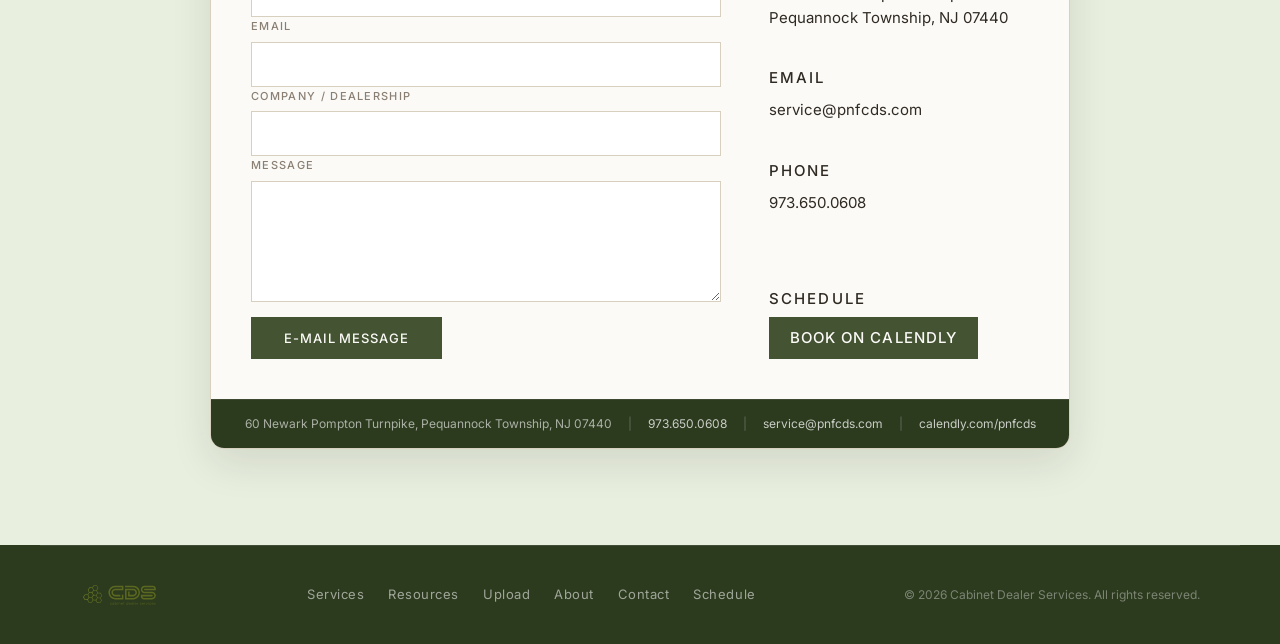
==== commit 81dc6b5f: "Add PDF file upload section wired to Power Automate / OneDrive" ====
--- a/index.html
+++ b/index.html
@@ -27,6 +27,7 @@
       <ul class="nav-links" id="nav-links" role="list">
         <li><a href="#services">Services</a></li>
         <li><a href="#forms">Resources</a></li>
+        <li><a href="#upload">Upload</a></li>
         <li><a href="#about">About</a></li>
         <li><a href="#contact">Contact</a></li>
       </ul>
@@ -116,6 +117,86 @@
     </div>
   </section>
 
+  <!-- ===== FILE UPLOAD ===== -->
+  <section id="upload" aria-labelledby="upload-heading">
+    <div class="section-inner">
+      <header class="section-head">
+        <p class="section-label">Send Files</p>
+        <h2 id="upload-heading">Submit Drawings<br>&amp; Documents</h2>
+      </header>
+
+      <div class="upload-card">
+        <p class="upload-intro">Upload PDF drawings, elevations, or order documents directly to CDS. Files are saved securely to our team's OneDrive and you will receive a confirmation email.</p>
+
+        <!-- Power Automate upload form
+             ACTION REQUIRED: Replace YOUR_POWER_AUTOMATE_URL in js/main.js
+             with the HTTP POST URL from your Power Automate flow.
+             See the setup guide provided with this file. -->
+        <form id="upload-form" novalidate>
+          <div class="upload-fields">
+            <div class="field">
+              <label for="uf-name">Your Name</label>
+              <input type="text" id="uf-name" name="senderName" required autocomplete="name" />
+            </div>
+            <div class="field">
+              <label for="uf-company">Company / Dealership</label>
+              <input type="text" id="uf-company" name="senderCompany" required autocomplete="organization" />
+            </div>
+            <div class="field">
+              <label for="uf-email">Your Email</label>
+              <input type="email" id="uf-email" name="senderEmail" required autocomplete="email" />
+            </div>
+            <div class="field field--full">
+              <label for="uf-notes">Notes <span class="field-optional">(optional)</span></label>
+              <textarea id="uf-notes" name="notes" rows="3" placeholder="Project name, order number, or any special instructions…"></textarea>
+            </div>
+          </div>
+
+          <div class="drop-zone" id="drop-zone" role="button" tabindex="0"
+               aria-label="Drop a PDF here or click to browse files">
+            <input type="file" id="uf-file" name="file" accept=".pdf,application/pdf"
+                   class="drop-input" aria-label="Choose PDF file" />
+            <div class="drop-idle" id="drop-idle">
+              <div class="drop-icon" aria-hidden="true">
+                <svg width="40" height="40" viewBox="0 0 24 24" fill="none"
+                     stroke="currentColor" stroke-width="1.5" stroke-linecap="round" stroke-linejoin="round">
+                  <path d="M21 15v4a2 2 0 0 1-2 2H5a2 2 0 0 1-2-2v-4"/>
+                  <polyline points="17 8 12 3 7 8"/>
+                  <line x1="12" y1="3" x2="12" y2="15"/>
+                </svg>
+              </div>
+              <p class="drop-prompt">Drag &amp; drop a PDF here</p>
+              <p class="drop-or">or</p>
+              <span class="btn btn-ghost btn-sm" aria-hidden="true">Browse Files</span>
+              <p class="drop-limit">PDF only &middot; max 20 MB</p>
+            </div>
+            <div class="drop-chosen" id="drop-chosen" hidden>
+              <div class="drop-file-icon" aria-hidden="true">
+                <svg width="32" height="32" viewBox="0 0 24 24" fill="none"
+                     stroke="currentColor" stroke-width="1.5" stroke-linecap="round" stroke-linejoin="round">
+                  <path d="M14 2H6a2 2 0 0 0-2 2v16a2 2 0 0 0 2 2h12a2 2 0 0 0 2-2V8z"/>
+                  <polyline points="14 2 14 8 20 8"/>
+                  <line x1="3" y1="12" x2="21" y2="12"/>
+                </svg>
+              </div>
+              <div class="drop-file-info">
+                <p class="drop-file-name" id="drop-file-name">filename.pdf</p>
+                <p class="drop-file-size" id="drop-file-size">0 KB</p>
+              </div>
+              <button type="button" class="drop-clear" id="drop-clear"
+                      aria-label="Remove selected file">&times;</button>
+            </div>
+          </div>
+
+          <div class="upload-footer">
+            <button type="submit" class="btn btn-dark" id="uf-submit" disabled>Send to CDS</button>
+            <p class="form-status" id="upload-status" role="status" aria-live="polite"></p>
+          </div>
+        </form>
+      </div>
+    </div>
+  </section>
+
   <!-- ===== ABOUT ===== -->
   <section id="about" aria-labelledby="about-heading">
     <div class="section-inner about-grid">
@@ -243,6 +324,7 @@
       <nav class="footer-nav" aria-label="Footer navigation">
         <a href="#services">Services</a>
         <a href="#forms">Resources</a>
+        <a href="#upload">Upload</a>
         <a href="#about">About</a>
         <a href="#contact">Contact</a>
         <a href="http://calendly.com/pnfcds" target="_blank" rel="noopener noreferrer">Schedule</a>
--- a/css/style.css
+++ b/css/style.css
@@ -958,3 +958,186 @@
     padding: 2.25rem 1.75rem;
   }
 }
+
+/* === UPLOAD ================================================= */
+#upload {
+  background: var(--paper);
+}
+
+.upload-card {
+  max-width: 760px;
+  margin: 0 auto;
+  background: #fff;
+  border: 1px solid var(--line);
+  border-radius: 6px;
+  padding: 2.5rem 2.75rem;
+}
+
+.upload-intro {
+  color: var(--muted);
+  font-size: 0.9375rem;
+  margin-bottom: 2rem;
+  line-height: 1.65;
+}
+
+.upload-fields {
+  display: grid;
+  grid-template-columns: 1fr 1fr;
+  gap: 1.25rem 1.5rem;
+  margin-bottom: 1.75rem;
+}
+
+.field--full {
+  grid-column: 1 / -1;
+}
+
+.field-optional {
+  font-weight: 300;
+  color: var(--muted);
+  font-size: 0.8125rem;
+}
+
+/* Drop zone */
+.drop-zone {
+  position: relative;
+  border: 2px dashed var(--line);
+  border-radius: 6px;
+  background: var(--soft);
+  cursor: pointer;
+  transition: border-color 0.18s, background 0.18s;
+  margin-bottom: 1.75rem;
+  overflow: hidden;
+}
+
+.drop-zone:hover,
+.drop-zone:focus-within {
+  border-color: var(--accent);
+  background: #deeace;
+  outline: none;
+}
+
+.drop-zone.is-over {
+  border-color: var(--accent);
+  background: #d2e8c0;
+}
+
+.drop-input {
+  position: absolute;
+  inset: 0;
+  width: 100%;
+  height: 100%;
+  opacity: 0;
+  cursor: pointer;
+}
+
+.drop-idle {
+  display: flex;
+  flex-direction: column;
+  align-items: center;
+  justify-content: center;
+  gap: 0.5rem;
+  padding: 2.75rem 1.5rem;
+  pointer-events: none;
+  text-align: center;
+}
+
+.drop-icon {
+  color: var(--accent);
+  margin-bottom: 0.25rem;
+}
+
+.drop-prompt {
+  font-size: 1rem;
+  font-weight: 500;
+  color: var(--ink);
+  margin: 0;
+}
+
+.drop-or {
+  font-size: 0.8125rem;
+  color: var(--muted);
+  margin: 0;
+}
+
+.drop-limit {
+  font-size: 0.75rem;
+  color: var(--muted);
+  margin: 0.25rem 0 0;
+}
+
+.drop-chosen {
+  display: flex;
+  align-items: center;
+  gap: 1rem;
+  padding: 1.25rem 1.5rem;
+}
+
+.drop-file-icon {
+  flex-shrink: 0;
+  color: var(--accent);
+}
+
+.drop-file-info {
+  flex: 1;
+  min-width: 0;
+}
+
+.drop-file-name {
+  font-size: 0.9375rem;
+  font-weight: 500;
+  color: var(--ink);
+  margin: 0;
+  white-space: nowrap;
+  overflow: hidden;
+  text-overflow: ellipsis;
+}
+
+.drop-file-size {
+  font-size: 0.8125rem;
+  color: var(--muted);
+  margin: 0.1rem 0 0;
+}
+
+.drop-clear {
+  flex-shrink: 0;
+  background: none;
+  border: 1px solid var(--line);
+  border-radius: 50%;
+  width: 28px;
+  height: 28px;
+  font-size: 1.1rem;
+  line-height: 1;
+  color: var(--muted);
+  cursor: pointer;
+  display: flex;
+  align-items: center;
+  justify-content: center;
+  transition: border-color 0.15s, color 0.15s;
+}
+
+.drop-clear:hover {
+  border-color: var(--ink);
+  color: var(--ink);
+}
+
+.upload-footer {
+  display: flex;
+  align-items: center;
+  gap: 1.25rem;
+  flex-wrap: wrap;
+}
+
+/* Responsive */
+@media (max-width: 640px) {
+  .upload-card {
+    padding: 1.75rem 1.25rem;
+  }
+
+  .upload-fields {
+    grid-template-columns: 1fr;
+  }
+
+  .field--full {
+    grid-column: 1;
+  }
+}
